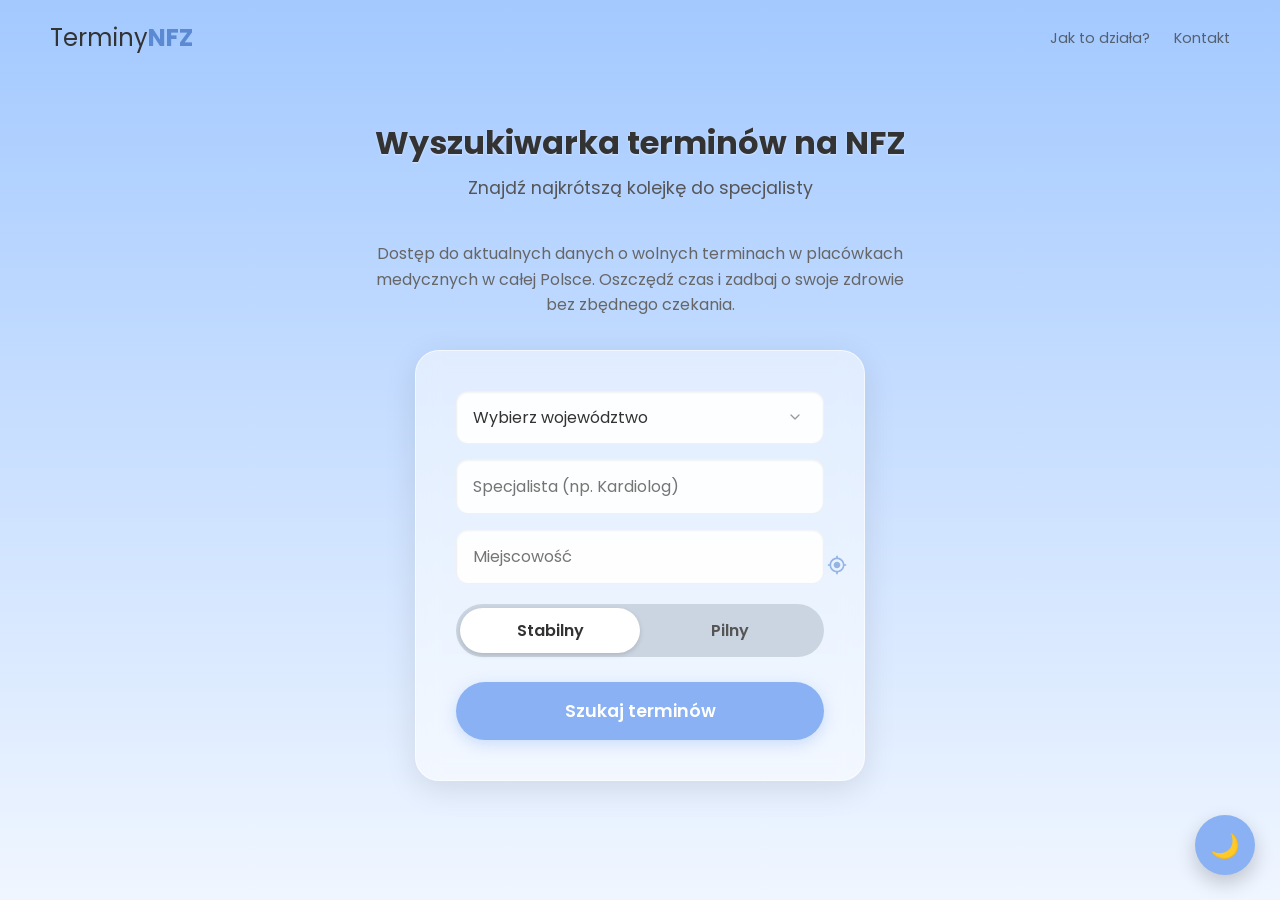
==== index.html @ 49a41224 "change" ====
<!DOCTYPE html>
<html lang="pl">
<head>
    <meta charset="UTF-8">
    <meta name="viewport" content="width=device-width, initial-scale=1.0">
    <title>Wyszukiwarka Terminów Lekarskich</title>
    <link rel="stylesheet" href="style.css">

 <!-- favicon    -->
    <link rel="shortcut icon" href="favicon/favicon.ico">

<link rel="icon" type="image/png" sizes="32x32" href="favicon/favicon-32x32.png">
<link rel="icon" type="image/png" sizes="16x16" href="favicon/favicon-16x16.png">
<link rel="apple-touch-icon" sizes="180x180" href="favicon/apple-touch-icon.png">

<link rel="manifest" href="site.webmanifest">
</head>
<body class="home-page">
    <nav class="top-nav">
        <div class="logo">Terminy<b>NFZ</b></div>
        <div class="nav-links">
            <a href="#">Jak to działa?</a>
            <a href="#">Kontakt</a>
        </div>
    </nav>

    <header class="hero-text">
        <h1>Wyszukiwarka terminów na NFZ</h1>
        <p class="subtitle">Znajdź najkrótszą kolejkę do specjalisty</p>
        <p class="description">
            Dostęp do aktualnych danych o wolnych terminach w placówkach medycznych w całej Polsce.
            Oszczędź czas i zadbaj o swoje zdrowie bez zbędnego czekania.
        </p>
    </header>
    
    <!-- search-form -->
    <div class="search-form">
        <select class="form-select">
            <option value="" disabled selected>Wybierz województwo</option>
            <option value="dolnoslaskie">Dolnośląskie</option>
            <option value="kujawsko-pomorskie">Kujawsko-Pomorskie</option>
            <option value="lubelskie">Lubelskie</option>
            <option value="lubuskie">Lubuskie</option>
            <option value="lodzkie">Łódzkie</option>
            <option value="malopolskie">Małopolskie</option>
            <option value="mazowieckie">Mazowieckie</option>
            <option value="opolskie">Opolskie</option>
            <option value="podkarpackie">Podkarpackie</option>
            <option value="podlaskie">Podlaskie</option>
            <option value="pomorskie">Pomorskie</option>
            <option value="slaskie">Śląskie</option>
            <option value="swietokrzyskie">Świętokrzyskie</option>
            <option value="warminsko-mazurskie">Warmińsko-Mazurskie</option>
            <option value="wielkopolskie">Wielkopolskie</option>
            <option value="zachodniopomorskie">Zachodniopomorskie</option>
        </select>

        <input type="text" class="form-input" placeholder="Specjalista (np. Kardiolog)">

        <div class="input-wrapper">
    <input type="text" id="city-input" class="form-input" placeholder="Miejscowość">
    <button type="button" id="locate-btn" title="Pobierz lokalizację">
        <svg viewBox="0 0 24 24" width="20" height="20">
            <path d="M12 8c-2.21 0-4 1.79-4 4s1.79 4 4 4 4-1.79 4-4-1.79-4-4-4zm8.94 3c-.46-4.17-3.77-7.48-7.94-7.94V1h-2v2.06C6.83 3.52 3.52 6.83 3.06 11H1v2h2.06c.46 4.17 3.77 7.48 7.94 7.94V23h2v-2.06c4.17-.46 7.48-3.77 7.94-7.94H23v-2h-2.06zM12 19c-3.87 0-7-3.13-7-7s3.13-7 7-7 7 3.13 7 7-3.13 7-7 7z"/>
        </svg>
    </button>
</div>

        <div class="priority">
            <div class="priority-option">
                <input type="radio" name="tryb" id="stabilny" checked>
                <label for="stabilny">Stabilny</label>
            </div>
            <div class="priority-option">
                <input type="radio" name="tryb" id="pilny">
                <label for="pilny">Pilny</label>
            </div>
        </div>

        <a href="results.html" class="btn-search">Szukaj terminów</a>
    </div>
    <button id="theme-toggle">🌙</button>
    <script src="script.js"></script>
</body>
</html>
---- style.css ----
@import url('https://fonts.googleapis.com/css2?family=Poppins:wght@400;600&display=swap');

:root {
  --bg-gradient-top: #a3c9ff;
  --bg-gradient-bottom: #f0f6ff;
  --text-dark: #333;
  --input-bg: rgba(255, 255, 255, 0.92);
  --primary-blue: #89b1f3;
  --primary-hover: #7aa5eb;
  --glas-bg: rgba(255, 255, 255, 0.5);
}

* {
  box-sizing: border-box;
  margin: 0;
  padding: 0;
  font-family: 'Poppins', sans-serif;
}

body {
  background: linear-gradient(180deg, var(--bg-gradient-top) 0%, var(--bg-gradient-bottom) 100%);
  min-height: 100vh;
  padding: 20px;
}

.home-page {
  display: flex;
  flex-direction: column;
  justify-content: center;
  align-items: center;
  position: relative;
}

.results-body {
  display: block;
}

.top-nav {
  position: absolute;
  top: 0;
  width: 100%;
  padding: 20px 50px;
  display: flex;
  justify-content: space-between;
  align-items: center;
}

.logo {
  font-size: 1.5rem;
  color: var(--text-dark);
}

.logo b {
  color: #5b8ad2;
}

.nav-links a {
  text-decoration: none;
  color: var(--text-dark);
  margin-left: 20px;
  font-size: 0.9rem;
  opacity: 0.7;
}

h1 {
  color: var(--text-dark);
  font-size: 2rem;
  text-align: center;
  margin-bottom: 0.5rem;
  text-shadow: 0 1px 2px rgba(255, 255, 255, 0.5);
}

.subtitle {
  text-align: center;
  color: #555;
  font-size: 1.1rem;
  margin-bottom: 2.5rem;
  font-weight: 400;
}

.hero-text {
  text-align: center;
  max-width: 600px;
  margin-bottom: 2rem;
}

.description {
  color: #666;
  font-size: 1rem;
  line-height: 1.6;
  margin-top: 15px;
  padding: 0 20px;
}

.search-form {
  background: var(--glas-bg);
  backdrop-filter: blur(12px);
  -webkit-backdrop-filter: blur(12px);
  padding: 2.5rem;
  border-radius: 24px;
  width: 100%;
  max-width: 450px;
  box-shadow: 0 8px 32px rgba(0, 0, 0, 0.1);
  border: 1px solid rgba(255, 255, 255, 0.6);
  display: flex;
  flex-direction: column;
  gap: 15px;
}

.form-select,
.form-input {
  width: 100%;
  padding: 14px 16px;
  border: 1px solid rgba(0, 0, 0, 0.05);
  background-color: var(--input-bg);
  box-shadow: inset 0 1px 2px rgba(0, 0, 0, 0.05);
  border-radius: 12px;
  font-size: 1rem;
  color: var(--text-dark);
  outline: none;
  transition: 0.3s;
}

.form-select {
  -webkit-appearance: none;
  -moz-appearance: none;
  appearance: none;
  background-image: url('data:image/svg+xml;charset=US-ASCII,<svg xmlns="http://www.w3.org/2000/svg" width="16" height="16" viewBox="0 0 24 24" fill="none" stroke="%23999" stroke-width="2" stroke-linecap="round" stroke-linejoin="round"><polyline points="6 9 12 15 18 9"></polyline></svg>');
  background-repeat: no-repeat;
  background-position: right 20px center;
  padding-right: 45px !important;
}

.form-select:focus,
.form-input:focus {
  background-color: #fff;
  box-shadow: 0 0 0 3px rgba(122, 165, 235, 0.3);
}

.priority {
  display: flex;
  background-color: #cbd5e1;
  padding: 4px;
  border-radius: 50px;
  margin-top: 5px;
}

.priority-option {
  flex: 1;
  position: relative;
}

.priority-option input[type="radio"] {
  display: none;
}

.priority-option label {
  display: block;
  text-align: center;
  padding: 10px;
  border-radius: 50px;
  cursor: pointer;
  font-weight: 600;
  color: #555;
  transition: all 0.3s ease;
}

.priority-option input:checked + label {
  background-color: white;
  color: var(--text-dark);
  box-shadow: 0 2px 5px rgba(0, 0, 0, 0.15);
}

.btn-search {
  display: flex;
  justify-content: center;
  align-items: center;
  background-color: var(--primary-blue);
  color: white;
  padding: 16px;
  border: none;
  border-radius: 50px;
  font-size: 1.1rem;
  font-weight: 600;
  cursor: pointer;
  margin-top: 10px;
  box-shadow: 0 4px 15px rgba(137, 177, 243, 0.4);
  transition: all 0.3s ease;
  text-decoration: none;
}

.btn-search:hover {
  background-color: var(--primary-hover);
}

.btn-search:active {
  transform: scale(0.98);
}


  layout-css
/* strona z rezultatami */
.results-page {
  padding: 30px 40px;
}

.results-content {
  display: flex;
  gap: 24px;
  align-items: flex-start;
}

.results-header {
  display: flex;
  justify-content: space-between;
  align-items: center;
  gap: 20px;
  padding: 20px 24px;
  margin-bottom: 24px;
  background: #dbe8ff;
  border-radius: 24px;
}

.results-header h1 {
  margin: 0;
  font-size: 1.2rem;
}

.change-search-btn {
  display: inline-block;
  padding: 12px 22px;
  background: #6f97d8;
  color: white;
  text-decoration: none;
  border-radius: 999px;
  font-weight: 600;
}

/* kolumna filtry */
.filters-panel {
  width: 260px;
  flex-shrink: 0;
  background: #eaf2ff;
  padding: 24px;
  border-radius: 24px;
}

.filters-panel h2 {
  margin-top: 0;
  margin-bottom: 20px;
  font-size: 1.2rem;
}

.filters-panel label {
  display: block;
  margin-bottom: 8px;
  margin-top: 16px;
  font-weight: 600;
}

.filters-panel select,
.filters-panel input {
  width: 100%;
  padding: 12px 14px;
  border: 1px solid #d0d8e5;
  border-radius: 12px;
  font-size: 1rem;
  box-sizing: border-box;
}

.results-grid {
  flex: 1;
  display: grid;
  grid-template-columns: repeat(auto-fit, minmax(220px, 1fr));
  gap: 20px;
}

/* kafelki */
.result-card {
  background: #ffffff;
  padding: 20px;
  border-radius: 22px;
  box-shadow: 0 6px 18px rgba(0, 0, 0, 0.08);
}

.result-card h3 {
  margin-top: 0;
  margin-bottom: 8px;
  font-size: 1.1rem;
}

.result-card p {
  margin: 6px 0;
}

.term-box {
  margin: 16px 0;
  padding: 14px;
  background: #edf4ff;
  border-radius: 16px;
  text-align: center;
}

.term-box span {
  display: block;
  font-size: 0.9rem;
  margin-bottom: 6px;
}

.reserve-btn {
  width: 100%;
  padding: 12px;
  border: none;
  border-radius: 999px;
  background: #6f97d8;
  color: white;
  font-size: 1rem;
  font-weight: 600;
  cursor: pointer;
}

@media (max-width: 900px) {
  .results-content {
    flex-direction: column;
  }

  .filters-panel {
    width: 100%;
  }

  .results-header {
    flex-direction: column;
    align-items: flex-start;
  }
}
=======
body.dark {
  --bg-gradient-top: #1f315a;
  --bg-gradient-bottom: #020617;
  --text-dark: #e2e8f0;
  --input-bg: #1e293b;
  --primary-blue: #3b82f6;
  --primary-hover: #2563eb;
  --glas-bg: rgba(30, 41, 59, 0.6);
}

#theme-toggle {
  position: fixed;        /* 🔥 przyklejony do ekranu */
  bottom: 25px;           /* odstęp od dołu */
  right: 25px;            /* odstęp od prawej */

  width: 60px;
  height: 60px;
  border-radius: 50%;     /* kółko */

  font-size: 1.5rem;      /* większa ikonka */
  
  border: none;
  cursor: pointer;

  background: var(--primary-blue);
  color: white;

  box-shadow: 0 8px 20px rgba(0,0,0,0.2);
  transition: all 0.3s ease;

  display: flex;
  align-items: center;
  justify-content: center;
}

#theme-toggle:hover {
  transform: scale(1.1);
  background: var(--primary-hover);
}

#theme-toggle:active {
  transform: scale(0.95);
}

body.dark .priority {
  background-color: #0f172a;
}

body.dark .priority-option label {
  color: #94a3b8;
}

body.dark .priority-option input:checked + label {
  background-color: #3b82f6; /* niebieski akcent */
  color: white;
}
<<<<<<< HEAD
.input-wrapper {
    position: relative;
    width: 100%;
}

#city-input {
    padding-right: 45px !important;
}

#locate-btn {
    position: absolute;
    right: 12px;
    top: 50%;
    transform: translateY(-50%);
    background: none;
    border: none;
    cursor: pointer;
    display: flex;
    align-items: center;
    justify-content: center;
    padding: 5px;
    transition: all 0.2s ease;
    z-index: 2; /* upewnia się, że przycisk jest na wierzchu */
}

#locate-btn svg {
    width: 20px;
    height: 20px;
    fill: #5b8ad2; /* kolor Twojego logotypu */
    opacity: 0.6;
    transition: opacity 0.3s, fill 0.3s;
}

#locate-btn:hover svg {
    opacity: 1;
    fill: var(--primary-hover);
}

/* Animacja kręcenia podczas pobierania danych */
.loading svg {
    animation: rotate 1s linear infinite;
}

@keyframes rotate {
    from { transform: rotate(0deg); }
    to { transform: rotate(360deg); }
}
=======
main
>>>>>>> 9559131c80190d66196db2092fe897477a59cb57
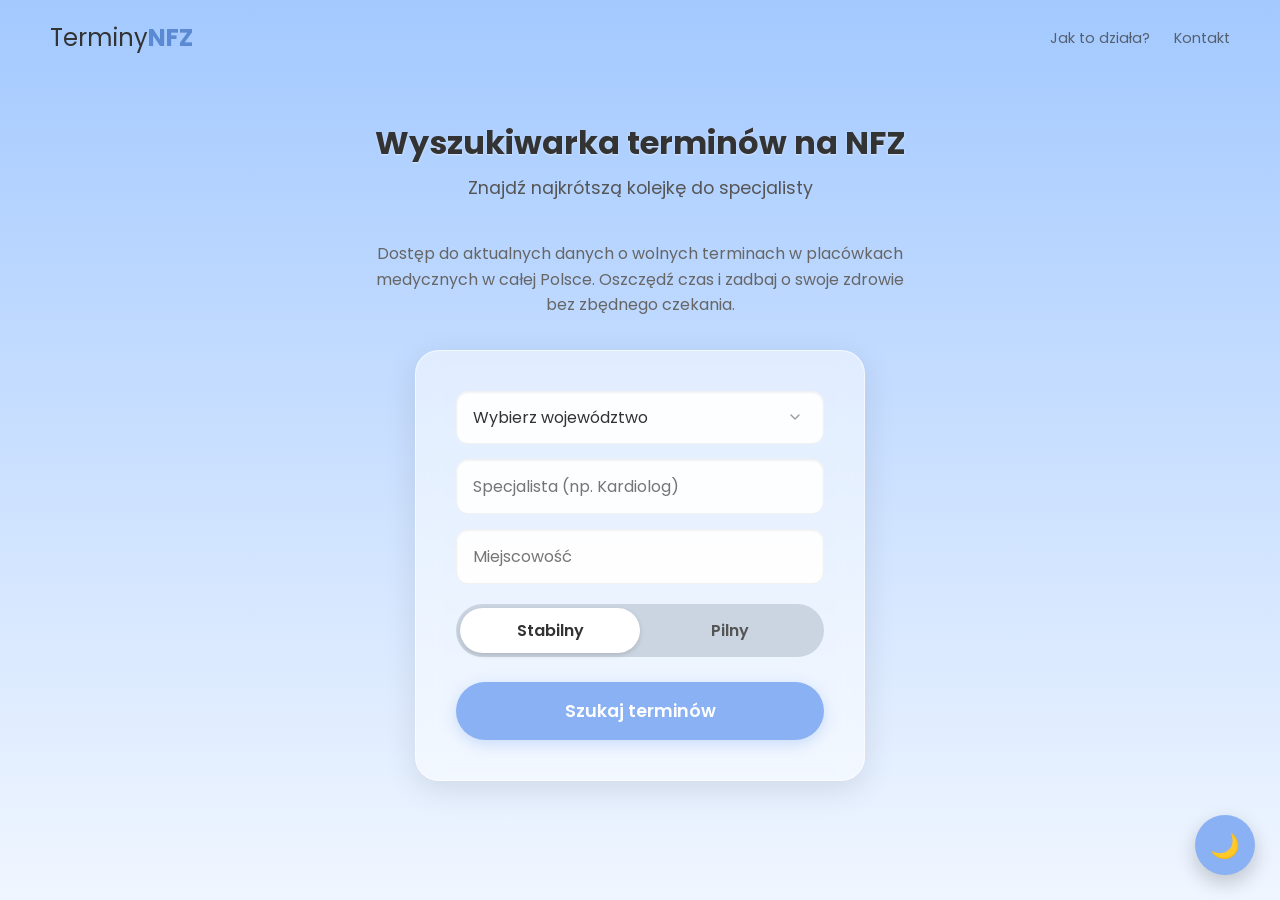
==== commit c8c6ee21: "location  button removal" ====
--- a/index.html
+++ b/index.html
@@ -57,14 +57,7 @@
 
         <input type="text" class="form-input" placeholder="Specjalista (np. Kardiolog)">
 
-        <div class="input-wrapper">
-    <input type="text" id="city-input" class="form-input" placeholder="Miejscowość">
-    <button type="button" id="locate-btn" title="Pobierz lokalizację">
-        <svg viewBox="0 0 24 24" width="20" height="20">
-            <path d="M12 8c-2.21 0-4 1.79-4 4s1.79 4 4 4 4-1.79 4-4-1.79-4-4-4zm8.94 3c-.46-4.17-3.77-7.48-7.94-7.94V1h-2v2.06C6.83 3.52 3.52 6.83 3.06 11H1v2h2.06c.46 4.17 3.77 7.48 7.94 7.94V23h2v-2.06c4.17-.46 7.48-3.77 7.94-7.94H23v-2h-2.06zM12 19c-3.87 0-7-3.13-7-7s3.13-7 7-7 7 3.13 7 7-3.13 7-7 7z"/>
-        </svg>
-    </button>
-</div>
+        <input type="text" id="city-input" class="form-input" placeholder="Miejscowość">
 
         <div class="priority">
             <div class="priority-option">
--- a/style.css
+++ b/style.css
@@ -333,7 +333,7 @@
     align-items: flex-start;
   }
 }
-=======
+
 body.dark {
   --bg-gradient-top: #1f315a;
   --bg-gradient-bottom: #020617;
@@ -390,54 +390,3 @@
   background-color: #3b82f6; /* niebieski akcent */
   color: white;
 }
-<<<<<<< HEAD
-.input-wrapper {
-    position: relative;
-    width: 100%;
-}
-
-#city-input {
-    padding-right: 45px !important;
-}
-
-#locate-btn {
-    position: absolute;
-    right: 12px;
-    top: 50%;
-    transform: translateY(-50%);
-    background: none;
-    border: none;
-    cursor: pointer;
-    display: flex;
-    align-items: center;
-    justify-content: center;
-    padding: 5px;
-    transition: all 0.2s ease;
-    z-index: 2; /* upewnia się, że przycisk jest na wierzchu */
-}
-
-#locate-btn svg {
-    width: 20px;
-    height: 20px;
-    fill: #5b8ad2; /* kolor Twojego logotypu */
-    opacity: 0.6;
-    transition: opacity 0.3s, fill 0.3s;
-}
-
-#locate-btn:hover svg {
-    opacity: 1;
-    fill: var(--primary-hover);
-}
-
-/* Animacja kręcenia podczas pobierania danych */
-.loading svg {
-    animation: rotate 1s linear infinite;
-}
-
-@keyframes rotate {
-    from { transform: rotate(0deg); }
-    to { transform: rotate(360deg); }
-}
-=======
-main
->>>>>>> 9559131c80190d66196db2092fe897477a59cb57
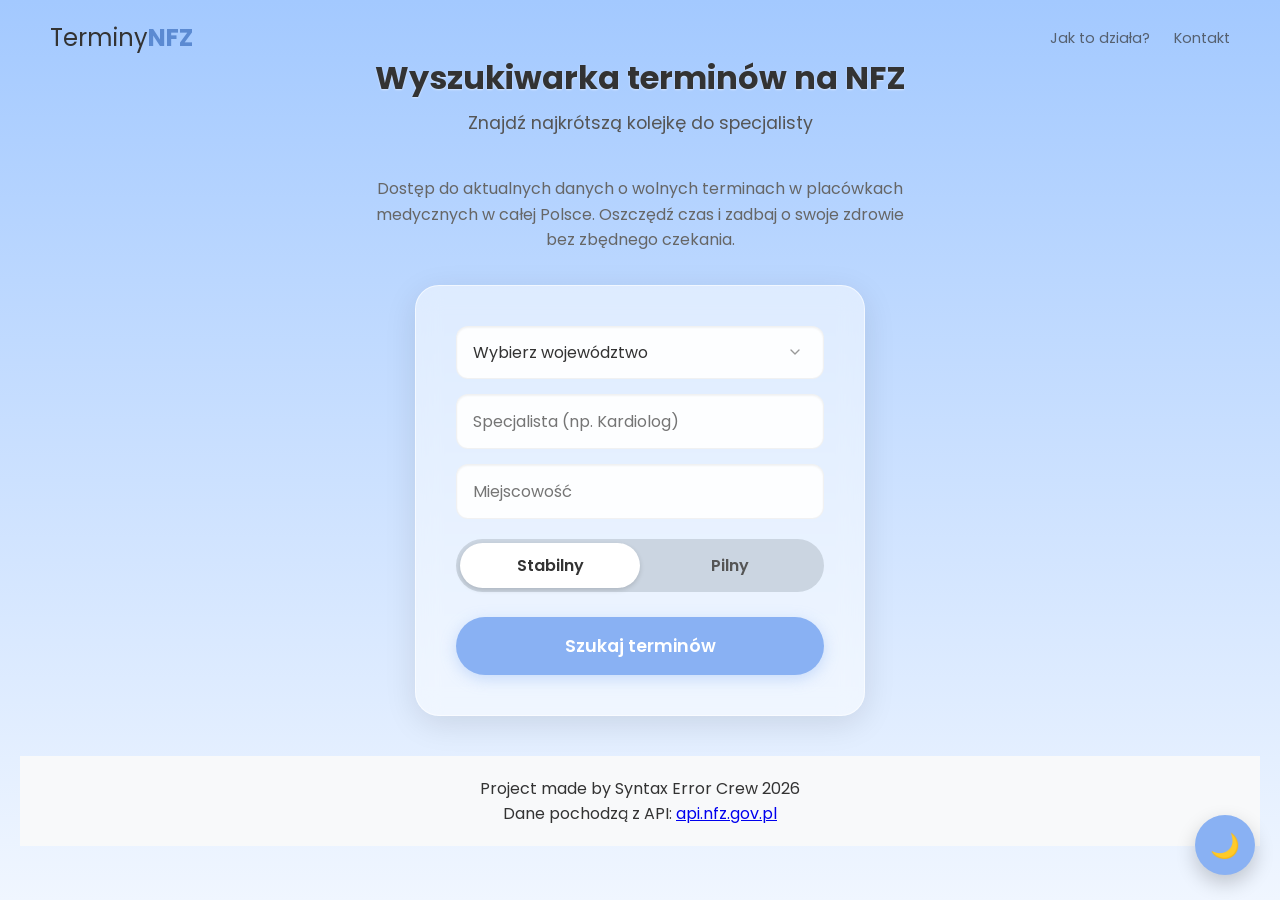
==== commit bf8dff15: "Added footer" ====
--- a/index.html
+++ b/index.html
@@ -20,7 +20,7 @@
         <div class="logo">Terminy<b>NFZ</b></div>
         <div class="nav-links">
             <a href="#">Jak to działa?</a>
-            <a href="#">Kontakt</a>
+            <a href="#footer">Kontakt</a>
         </div>
     </nav>
 
@@ -75,4 +75,8 @@
     <button id="theme-toggle">🌙</button>
     <script src="script.js"></script>
 </body>
+<footer id="footer">
+    <p>Project made by Syntax Error Crew 2026</p>
+    <p>Dane pochodzą z API: <a href="https://api.nfz.gov.pl/" target="_blank">api.nfz.gov.pl</a></p>
+</footer>
 </html>
--- a/style.css
+++ b/style.css
@@ -390,3 +390,12 @@
   background-color: #3b82f6; /* niebieski akcent */
   color: white;
 }
+
+footer {
+    text-align: center;      /* Środkuje tekst */
+    padding: 20px 0;         /* Dodaje trochę przestrzeni nad i pod tekstem */
+    width: 100%;             /* Stopka zajmuje całą szerokość */
+    background-color: #f8f9fa; /* (Opcjonalnie) Jasnoszare tło - możesz usunąć ten wiersz lub zmienić kolor */
+    color: #333;             /* (Opcjonalnie) Ciemnoszary kolor tekstu */
+    margin-top: 40px;        /* Odstęp od reszty strony powyżej */
+}
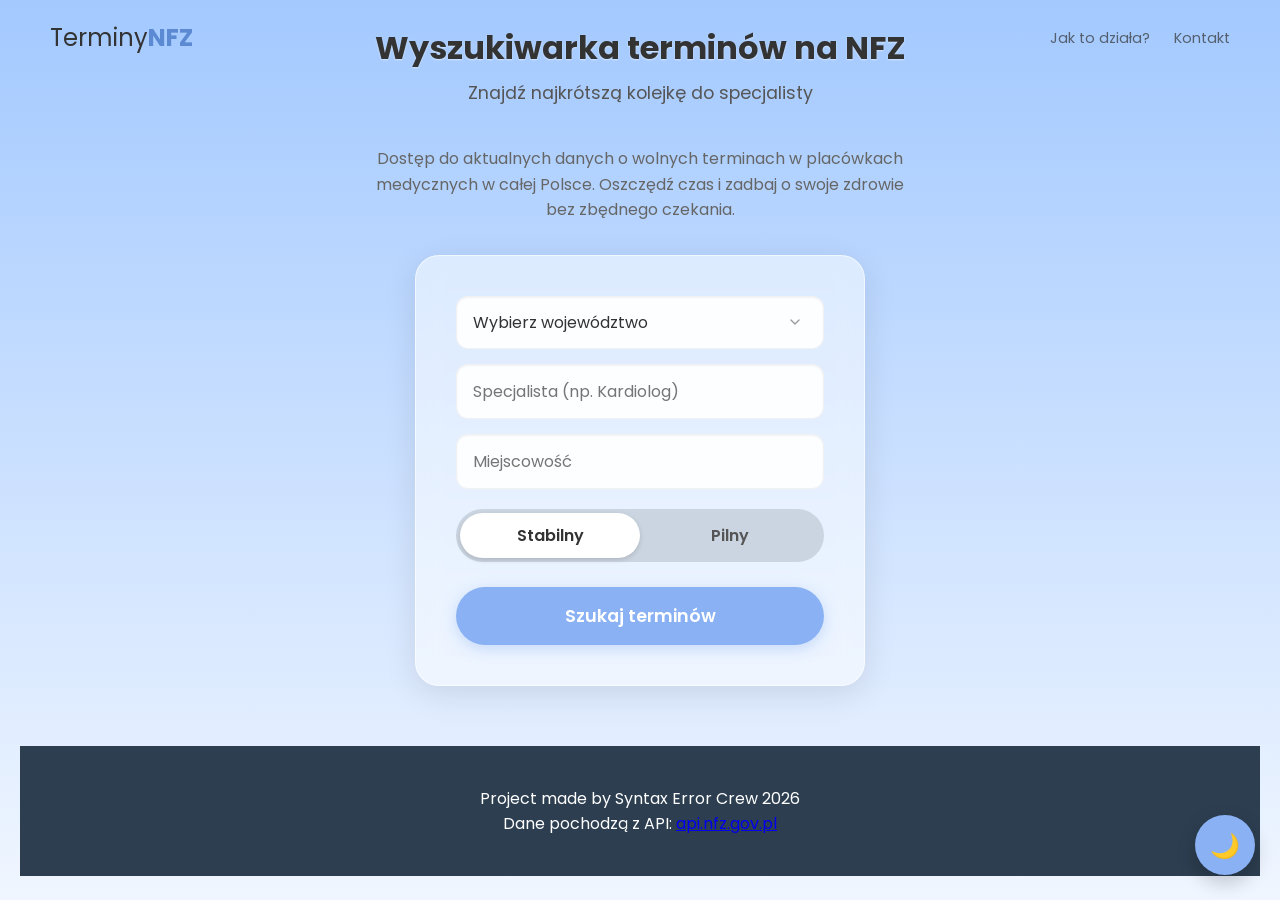
==== commit c6619501: "feat: integracja z API NFZ" ====
--- a/index.html
+++ b/index.html
@@ -70,7 +70,7 @@
             </div>
         </div>
 
-        <a href="results.html" class="btn-search">Szukaj terminów</a>
+        <a href="#" class="btn-search">Szukaj terminów</a>
     </div>
     <button id="theme-toggle">🌙</button>
     <script src="script.js"></script>
--- a/style.css
+++ b/style.css
@@ -392,10 +392,11 @@
 }
 
 footer {
-    text-align: center;      /* Środkuje tekst */
-    padding: 20px 0;         /* Dodaje trochę przestrzeni nad i pod tekstem */
-    width: 100%;             /* Stopka zajmuje całą szerokość */
-    background-color: #f8f9fa; /* (Opcjonalnie) Jasnoszare tło - możesz usunąć ten wiersz lub zmienić kolor */
-    color: #333;             /* (Opcjonalnie) Ciemnoszary kolor tekstu */
-    margin-top: 40px;        /* Odstęp od reszty strony powyżej */
+    background-color: #2c3e50; /* Ciemnoniebieski kolor podobny do tego ze zdjęcia */
+    color: #ffffff;            /* Biały tekst */
+    text-align: center;        /* Wyśrodkowanie */
+    padding: 40px 20px;        /* Dużo przestrzeni wewnątrz stopki (góra/dół i boki) */
+    width: 100%;
+    margin-top: 60px;          /* Odstęp od treści strony powyżej */
+    box-sizing: border-box;    /* Zapobiega powstawaniu paska przewijania w poziomie */
 }
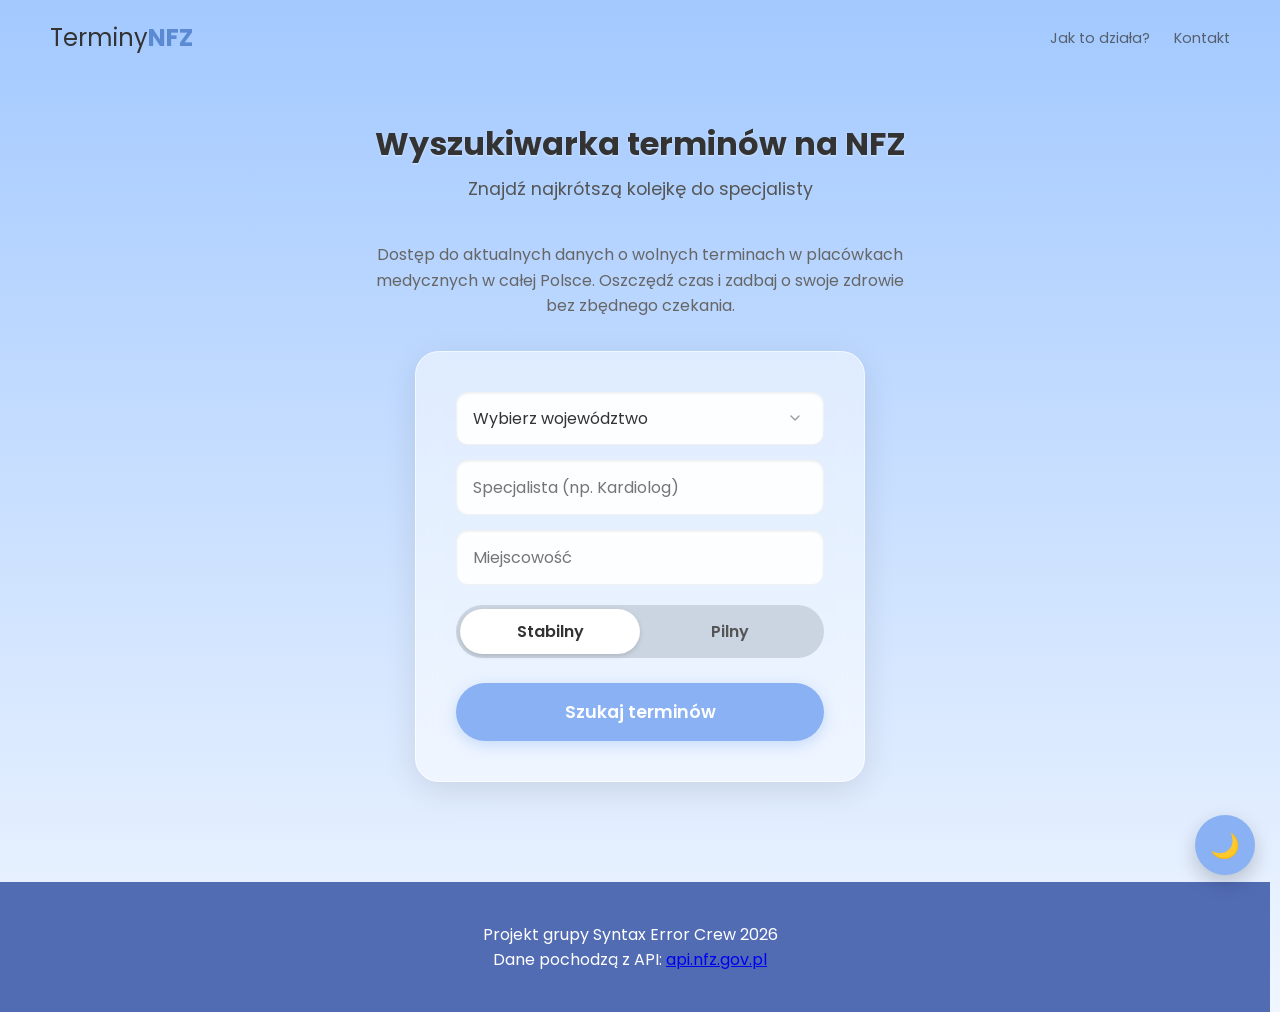
==== commit 448b7929: "Fixed header and footer" ====
--- a/index.html
+++ b/index.html
@@ -76,7 +76,7 @@
     <script src="script.js"></script>
 </body>
 <footer id="footer">
-    <p>Project made by Syntax Error Crew 2026</p>
+    <p>Projekt grupy Syntax Error Crew 2026</p>
     <p>Dane pochodzą z API: <a href="https://api.nfz.gov.pl/" target="_blank">api.nfz.gov.pl</a></p>
 </footer>
 </html>
--- a/style.css
+++ b/style.css
@@ -82,6 +82,7 @@
   text-align: center;
   max-width: 600px;
   margin-bottom: 2rem;
+  margin-top: 100px;
 }
 
 .description {
@@ -392,11 +393,13 @@
 }
 
 footer {
-    background-color: #2c3e50; /* Ciemnoniebieski kolor podobny do tego ze zdjęcia */
-    color: #ffffff;            /* Biały tekst */
-    text-align: center;        /* Wyśrodkowanie */
-    padding: 40px 20px;        /* Dużo przestrzeni wewnątrz stopki (góra/dół i boki) */
-    width: 100%;
-    margin-top: 60px;          /* Odstęp od treści strony powyżej */
-    box-sizing: border-box;    /* Zapobiega powstawaniu paska przewijania w poziomie */
+  width: 100vw;                       /* 100% szerokości całego okna przeglądarki */
+  margin-left: calc(-50vw + 50%);     /* Magiczna reguła ignorująca marginesy pojemnika */
+  background-color: #526cb4; 
+  color: #ffffff;            
+  text-align: center;        
+  padding: 40px 20px;        
+  box-sizing: border-box; 
+  margin-top: 100px;
+   margin-bottom: calc(-50vw + 50%);    
 }
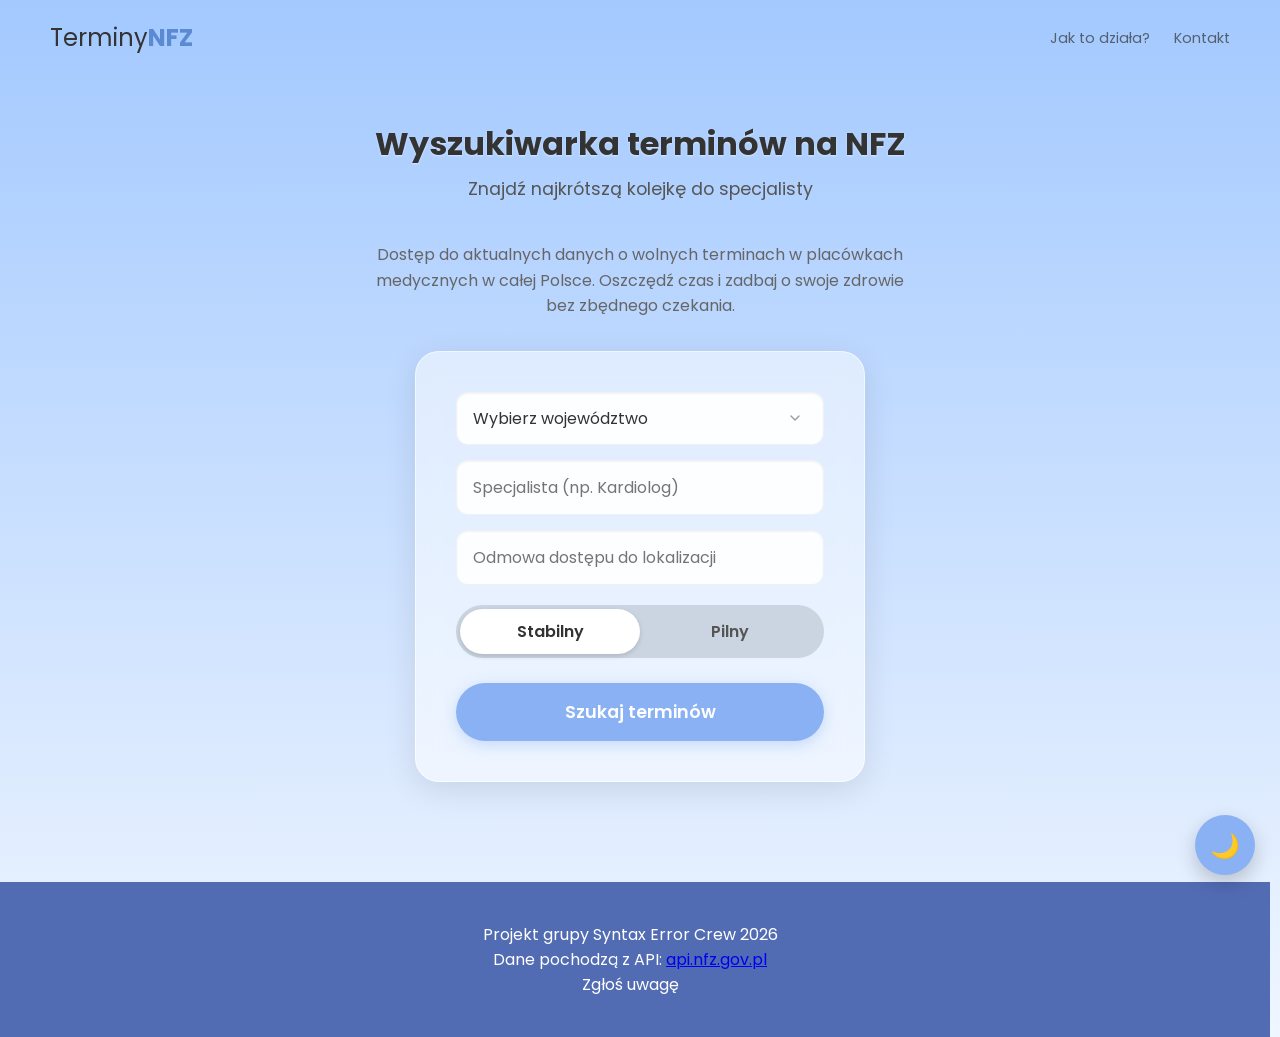
==== commit 533918ab: "Added zglos uwage button" ====
--- a/index.html
+++ b/index.html
@@ -78,5 +78,6 @@
 <footer id="footer">
     <p>Projekt grupy Syntax Error Crew 2026</p>
     <p>Dane pochodzą z API: <a href="https://api.nfz.gov.pl/" target="_blank">api.nfz.gov.pl</a></p>
+    <p><a href="mailto:filologiapjn2024@gmail.com?subject=Zgłoszenie-TerminyNFZ" class="mailto-link">Zgłoś uwagę</a></p>
 </footer>
 </html>
--- a/style.css
+++ b/style.css
@@ -33,6 +33,16 @@
 
 .results-body {
   display: block;
+  padding-top: 0;
+}
+
+.results-body .top-nav {
+    position: relative;
+    padding: 20px 50px; 
+}
+
+.results-page {
+    padding-top: 20px; 
 }
 
 .top-nav {
@@ -52,6 +62,11 @@
 
 .logo b {
   color: #5b8ad2;
+}
+
+.logo a {
+    text-decoration: none;
+    color: var(--text-dark); /* Upewnia się, że tekst zachowa ciemny kolor */
 }
 
 .nav-links a {
@@ -211,6 +226,11 @@
   align-items: flex-start;
 }
 
+.results-main {
+  flex: 1;
+  min-width: 0;
+}
+
 .results-header {
   display: flex;
   justify-content: space-between;
@@ -270,15 +290,54 @@
 }
 
 .results-grid {
-  flex: 1;
+  min-width: 0;
   display: grid;
-  grid-template-columns: repeat(auto-fit, minmax(220px, 1fr));
+  grid-template-columns: repeat(auto-fit, minmax(280px, 1fr));
   gap: 20px;
+}
+
+.pagination {
+  display: flex;
+  justify-content: center;
+  align-items: center;
+  gap: 10px;
+  flex-wrap: wrap;
+  margin: 0 0 24px;
+}
+
+.pagination:last-child {
+  margin: 24px 0 0;
+}
+
+.pagination-btn {
+  width: 48px;
+  height: 48px;
+  padding: 0;
+  border: none;
+  border-radius: 50%;
+  background: #6f97d8;
+  color: white;
+  font-size: 1rem;
+  font-weight: 600;
+  cursor: pointer;
+}
+
+.pagination-btn.is-active {
+  opacity: 0.55;
+  cursor: default;
+}
+
+.pagination-dots {
+  color: #1f2a44;
+  font-size: 1.1rem;
+  font-weight: 600;
+  padding: 0 2px;
 }
 
 /* kafelki */
 .result-card {
   background: #ffffff;
+  min-width: 0;
   padding: 20px;
   border-radius: 22px;
   box-shadow: 0 6px 18px rgba(0, 0, 0, 0.08);
@@ -288,6 +347,10 @@
   margin-top: 0;
   margin-bottom: 8px;
   font-size: 1.1rem;
+  line-height: 1.5;
+  overflow-wrap: anywhere;
+  word-break: break-word;
+  hyphens: auto;
 }
 
 .result-card p {
@@ -332,6 +395,10 @@
   .results-header {
     flex-direction: column;
     align-items: flex-start;
+  }
+
+  .pagination {
+    justify-content: flex-start;
   }
 }
 
@@ -402,4 +469,14 @@
   box-sizing: border-box; 
   margin-top: 100px;
    margin-bottom: calc(-50vw + 50%);    
-}+}
+
+.mailto-link {
+  color: #ffffff;
+  text-decoration: none;
+}
+
+.mailto-link:hover {
+  color: #0e2a53;
+  text-decoration: none;
+}
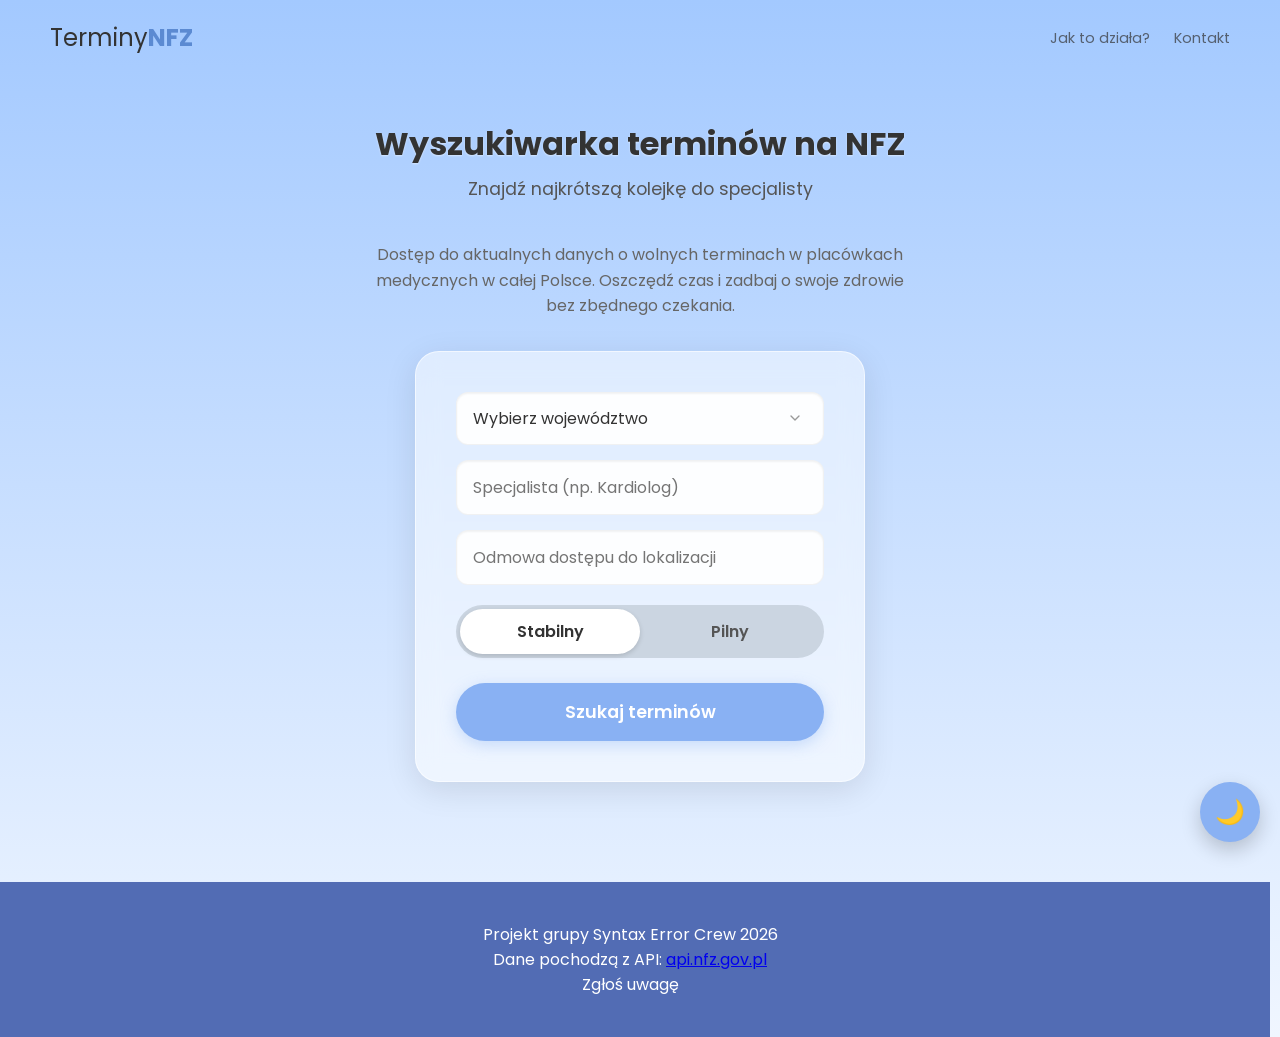
==== commit acd0c8d5: "Added search suggestions. Fixed the footer, dark mode and the dark mode button" ====
--- a/index.html
+++ b/index.html
@@ -15,7 +15,12 @@
 
 <link rel="manifest" href="site.webmanifest">
 </head>
-<body class="home-page">
+<body class="home-page">    
+    <script>
+        if (localStorage.getItem('theme') === 'dark') {
+            document.body.classList.add('dark');
+        }
+    </script>
     <nav class="top-nav">
         <div class="logo">Terminy<b>NFZ</b></div>
         <div class="nav-links">
@@ -55,7 +60,17 @@
             <option value="zachodniopomorskie">Zachodniopomorskie</option>
         </select>
 
-        <input type="text" class="form-input" placeholder="Specjalista (np. Kardiolog)">
+        <div class="autocomplete-wrapper">
+        <input 
+            type="text" 
+            id="benefit-input"
+            class="form-input" 
+            placeholder="Specjalista (np. Kardiolog)"
+            autocomplete="off"
+        >
+
+        <div id="suggestions-box" class="suggestions-box"></div>
+        </div>
 
         <input type="text" id="city-input" class="form-input" placeholder="Miejscowość">
 
@@ -73,11 +88,13 @@
         <a href="#" class="btn-search">Szukaj terminów</a>
     </div>
     <button id="theme-toggle">🌙</button>
+
+    <footer id="footer">
+        <p>Projekt grupy Syntax Error Crew 2026</p>
+        <p>Dane pochodzą z API: <a href="https://api.nfz.gov.pl/" target="_blank">api.nfz.gov.pl</a></p>
+        <p><a href="mailto:filologiapjn2024@gmail.com?subject=Zgłoszenie-TerminyNFZ" class="mailto-link">Zgłoś uwagę</a></p>
+    </footer>
+
     <script src="script.js"></script>
 </body>
-<footer id="footer">
-    <p>Projekt grupy Syntax Error Crew 2026</p>
-    <p>Dane pochodzą z API: <a href="https://api.nfz.gov.pl/" target="_blank">api.nfz.gov.pl</a></p>
-    <p><a href="mailto:filologiapjn2024@gmail.com?subject=Zgłoszenie-TerminyNFZ" class="mailto-link">Zgłoś uwagę</a></p>
-</footer>
 </html>
--- a/style.css
+++ b/style.css
@@ -20,19 +20,28 @@
 body {
   background: linear-gradient(180deg, var(--bg-gradient-top) 0%, var(--bg-gradient-bottom) 100%);
   min-height: 100vh;
-  padding: 20px;
+  
+  /* Włączamy Flexbox dla całego okna przeglądarki */
+  display: flex;         
+  flex-direction: column;
+  
+  /* Zmieniamy dolny padding na 0, aby stopka idealnie dotykała krawędzi ekranu */
+  padding: 20px 20px 0 20px; 
+  box-sizing: border-box;
 }
 
 .home-page {
   display: flex;
   flex-direction: column;
-  justify-content: center;
   align-items: center;
   position: relative;
+  /* USUNIĘTO justify-content: center; - dzięki temu zawartość nie blokuje stopki */
 }
 
 .results-body {
-  display: block;
+  /* Zmieniamy z display: block na flex, aby strona wyników też obsługiściła dół */
+  display: flex;         
+  flex-direction: column;
   padding-top: 0;
 }
 
@@ -413,16 +422,22 @@
 }
 
 #theme-toggle {
-  position: fixed;        /* 🔥 przyklejony do ekranu */
-  bottom: 25px;           /* odstęp od dołu */
-  right: 25px;            /* odstęp od prawej */
+  position: relative; 
+  display: flex;
+  align-items: center;
+  justify-content: center;
+  
+  margin-top: auto; 
+  margin-bottom: 20px; 
+  margin-left: 0;
+  margin-right: 0;
+
+  align-self: flex-end; 
 
   width: 60px;
   height: 60px;
-  border-radius: 50%;     /* kółko */
-
-  font-size: 1.5rem;      /* większa ikonka */
-  
+  border-radius: 50%;
+  font-size: 1.5rem;
   border: none;
   cursor: pointer;
 
@@ -431,10 +446,6 @@
 
   box-shadow: 0 8px 20px rgba(0,0,0,0.2);
   transition: all 0.3s ease;
-
-  display: flex;
-  align-items: center;
-  justify-content: center;
 }
 
 #theme-toggle:hover {
@@ -460,15 +471,14 @@
 }
 
 footer {
-  width: 100vw;                       /* 100% szerokości całego okna przeglądarki */
-  margin-left: calc(-50vw + 50%);     /* Magiczna reguła ignorująca marginesy pojemnika */
+  width: 100vw;                       
+  margin-left: calc(-50vw + 50%);     
   background-color: #526cb4; 
   color: #ffffff;            
   text-align: center;        
   padding: 40px 20px;        
   box-sizing: border-box; 
-  margin-top: 100px;
-   margin-bottom: calc(-50vw + 50%);    
+  margin-top: 20px;
 }
 
 .mailto-link {
@@ -480,3 +490,242 @@
   color: #0e2a53;
   text-decoration: none;
 }
+
+.autocomplete-wrapper {
+  position: relative;
+  width: 100%;
+}
+
+.suggestions-box {
+  position: absolute;
+  top: calc(100% + 4px);
+  left: 0;
+  width: 100%;
+
+  background: var(--input-bg);
+
+  border: 1px solid rgba(0,0,0,0.08);
+  border-radius: 12px;
+
+  box-shadow: 0 4px 12px rgba(0,0,0,0.06);
+
+  max-height: 240px;
+  overflow-y: auto;
+
+  z-index: 1000;
+  display: none;
+
+  backdrop-filter: blur(10px);
+  -webkit-backdrop-filter: blur(10px);
+}
+
+.suggestion-item {
+  padding: 12px 14px;
+
+  cursor: pointer;
+
+  color: var(--text-dark);
+
+  font-size: 0.95rem;
+
+  transition:
+    background-color 0.15s ease,
+    color 0.15s ease;
+}
+
+.suggestion-item:hover {
+  background: rgba(0,0,0,0.04);
+}
+
+.suggestion-item + .suggestion-item {
+  border-top: 1px solid rgba(0,0,0,0.05);
+}
+
+/* DARK MODE */
+
+body.dark .suggestions-box {
+  border: 1px solid rgba(255,255,255,0.08);
+  box-shadow: 0 6px 18px rgba(0,0,0,0.25);
+}
+
+body.dark .suggestion-item:hover {
+  background: rgba(255,255,255,0.06);
+}
+
+body.dark .suggestion-item + .suggestion-item {
+  border-top: 1px solid rgba(255,255,255,0.05);
+}
+
+body.dark .form-input,
+body.dark .form-select,
+body.dark .filters-panel input,
+body.dark .filters-panel select {
+  background: rgba(15, 23, 42, 0.9);
+  color: #f1f5f9;
+
+  border: 1px solid rgba(255,255,255,0.08);
+
+  box-shadow:
+    inset 0 1px 2px rgba(0,0,0,0.3),
+    0 0 0 transparent;
+}
+
+body.dark input::placeholder {
+  color: #94a3b8;
+}
+
+body.dark .form-input:focus,
+body.dark .form-select:focus,
+body.dark .filters-panel input:focus,
+body.dark .filters-panel select:focus {
+  background: #0f172a;
+
+  border-color: rgba(59,130,246,0.5);
+
+  box-shadow:
+    0 0 0 4px rgba(59,130,246,0.18);
+}
+
+body.dark .filters-panel {
+  background: rgba(15, 23, 42, 0.72);
+
+  border: 1px solid rgba(255,255,255,0.06);
+
+  backdrop-filter: blur(14px);
+  -webkit-backdrop-filter: blur(14px);
+
+  box-shadow:
+    0 10px 30px rgba(0,0,0,0.25);
+}
+
+body.dark .filters-panel h2,
+body.dark .filters-panel label {
+  color: #f1f5f9;
+}
+
+body.dark .results-header {
+  background: rgba(15, 23, 42, 0.72);
+
+  border: 1px solid rgba(255,255,255,0.06);
+
+  backdrop-filter: blur(14px);
+  -webkit-backdrop-filter: blur(14px);
+
+  box-shadow:
+    0 10px 30px rgba(0,0,0,0.2);
+}
+
+body.dark .result-card {
+  background: rgba(15, 23, 42, 0.82);
+
+  border: 1px solid rgba(255,255,255,0.06);
+
+  color: #e2e8f0;
+
+  box-shadow:
+    0 8px 24px rgba(0,0,0,0.3);
+}
+
+body.dark .result-card h3 {
+  color: #f8fafc;
+}
+
+body.dark .result-card p {
+  color: #cbd5e1;
+}
+
+body.dark .term-box {
+  background: rgba(30, 41, 59, 0.9);
+
+  border: 1px solid rgba(255,255,255,0.05);
+}
+
+body.dark .term-box span {
+  color: #94a3b8;
+}
+
+body.dark .term-box strong {
+  color: #f8fafc;
+}
+
+body.dark .wait-info,
+body.dark .phone-info,
+body.dark .benefit-label,
+body.dark .loading-msg {
+  color: #94a3b8 !important;
+}
+
+body.dark .pagination-btn {
+  background: #2563eb;
+}
+
+body.dark .pagination-btn:hover {
+  background: #3b82f6;
+}
+
+body.dark .pagination-dots {
+  color: #94a3b8;
+}
+
+body.dark .reserve-btn,
+body.dark .change-search-btn,
+body.dark #apply-filters {
+  background: #2563eb;
+}
+
+body.dark .reserve-btn:hover,
+body.dark .change-search-btn:hover,
+body.dark #apply-filters:hover {
+  background: #3b82f6;
+}
+
+body.dark .nav-links a,
+body.dark .logo,
+body.dark .logo a {
+  color: #f1f5f9;
+}
+
+body.dark footer {
+  background: #0f172a;
+  border-top: 1px solid rgba(255,255,255,0.06);
+}
+
+body.dark .suggestions-box {
+  background: rgba(15, 23, 42, 0.96);
+
+  border: 1px solid rgba(255,255,255,0.08);
+
+  box-shadow:
+    0 10px 30px rgba(0,0,0,0.35);
+}
+
+body.dark .suggestion-item {
+  color: #f1f5f9;
+}
+
+body.dark .suggestion-item:hover {
+  background: rgba(255,255,255,0.06);
+}
+
+body.dark ::-webkit-scrollbar {
+  width: 10px;
+}
+
+body.dark ::-webkit-scrollbar-track {
+  background: #0f172a;
+}
+
+body.dark ::-webkit-scrollbar-thumb {
+  background: #334155;
+  border-radius: 999px;
+}
+
+body.dark ::-webkit-scrollbar-thumb:hover {
+  background: #475569;
+}
+
+@media (max-width: 900px) {
+  #theme-toggle {
+    margin-top: 50px; 
+  }
+}
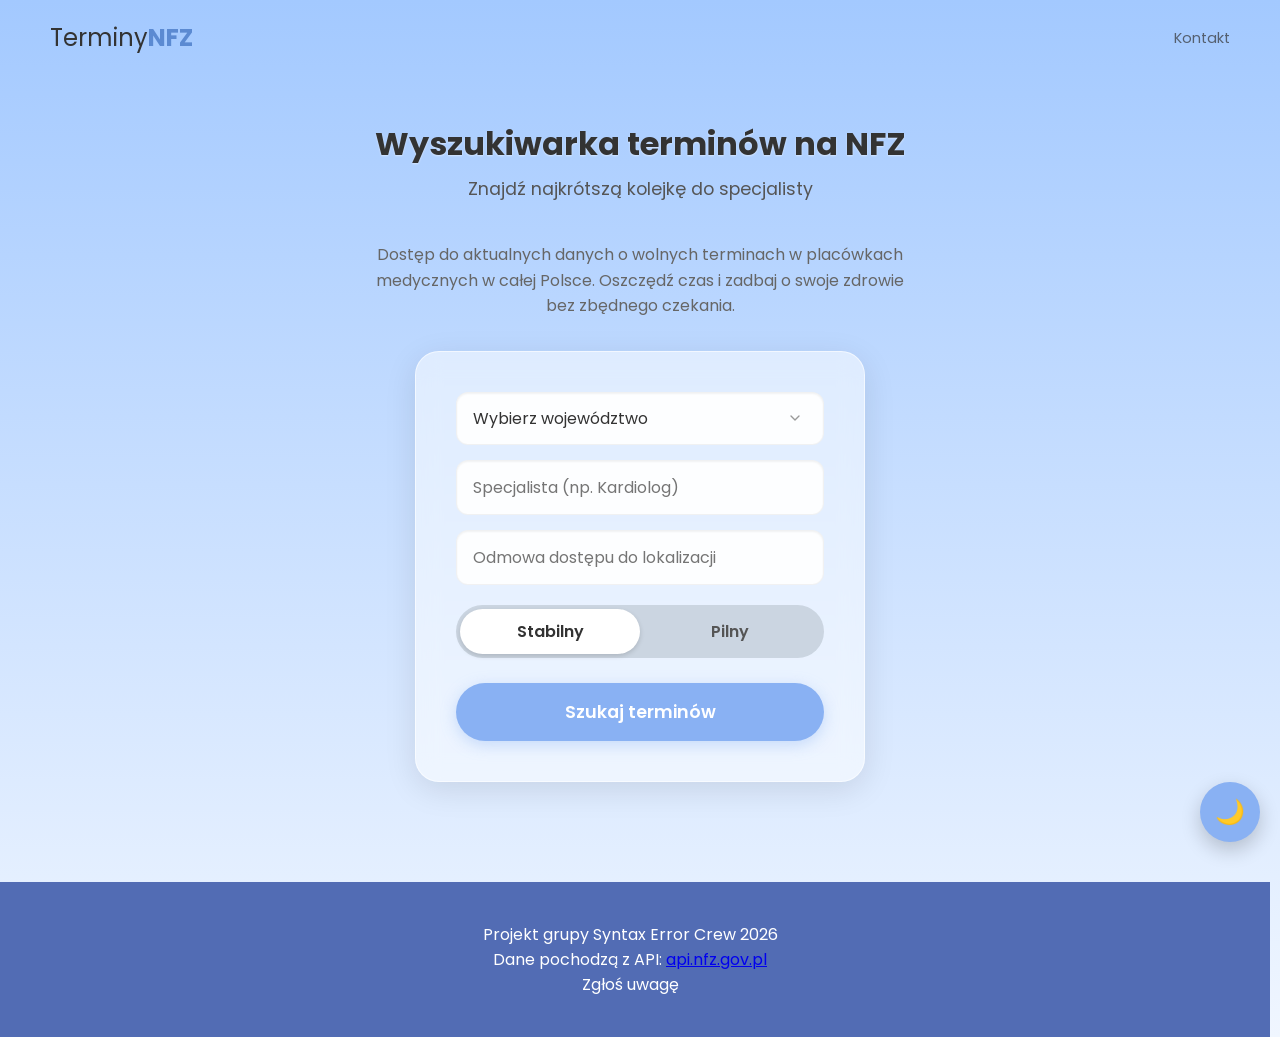
==== commit 776740b1: "remove jak to dziala" ====
--- a/index.html
+++ b/index.html
@@ -24,7 +24,6 @@
     <nav class="top-nav">
         <div class="logo">Terminy<b>NFZ</b></div>
         <div class="nav-links">
-            <a href="#">Jak to działa?</a>
             <a href="#footer">Kontakt</a>
         </div>
     </nav>
